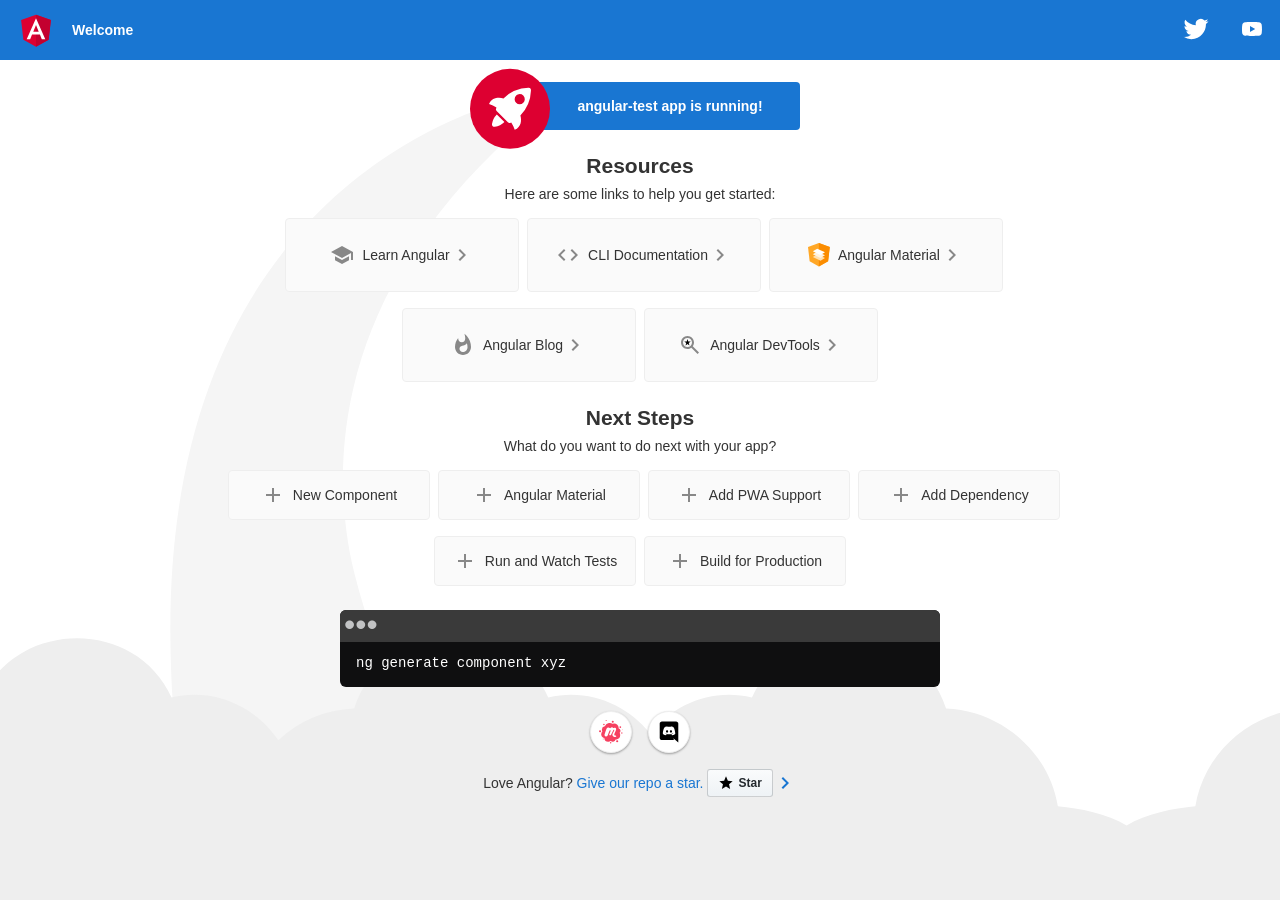
==== index.html @ 7283f5a2 "Auto-generated commit [ci skip]" ====
<!DOCTYPE html><html lang="en"><head>
  <meta charset="utf-8">
  <title>AngularTest</title>
  <base href="https://Menkoi.github.io/angular-test/">
  <meta name="viewport" content="width=device-width, initial-scale=1">
  <link rel="icon" type="image/x-icon" href="favicon.ico">
<link rel="stylesheet" href="styles.ef46db3751d8e999.css"></head>
<body>
  <app-root></app-root>
<script src="runtime.dd33940cddb71537.js" type="module"></script><script src="polyfills.432d079ffecc7eb4.js" type="module"></script><script src="main.d19115d3a6bdcd35.js" type="module"></script>

</body></html>
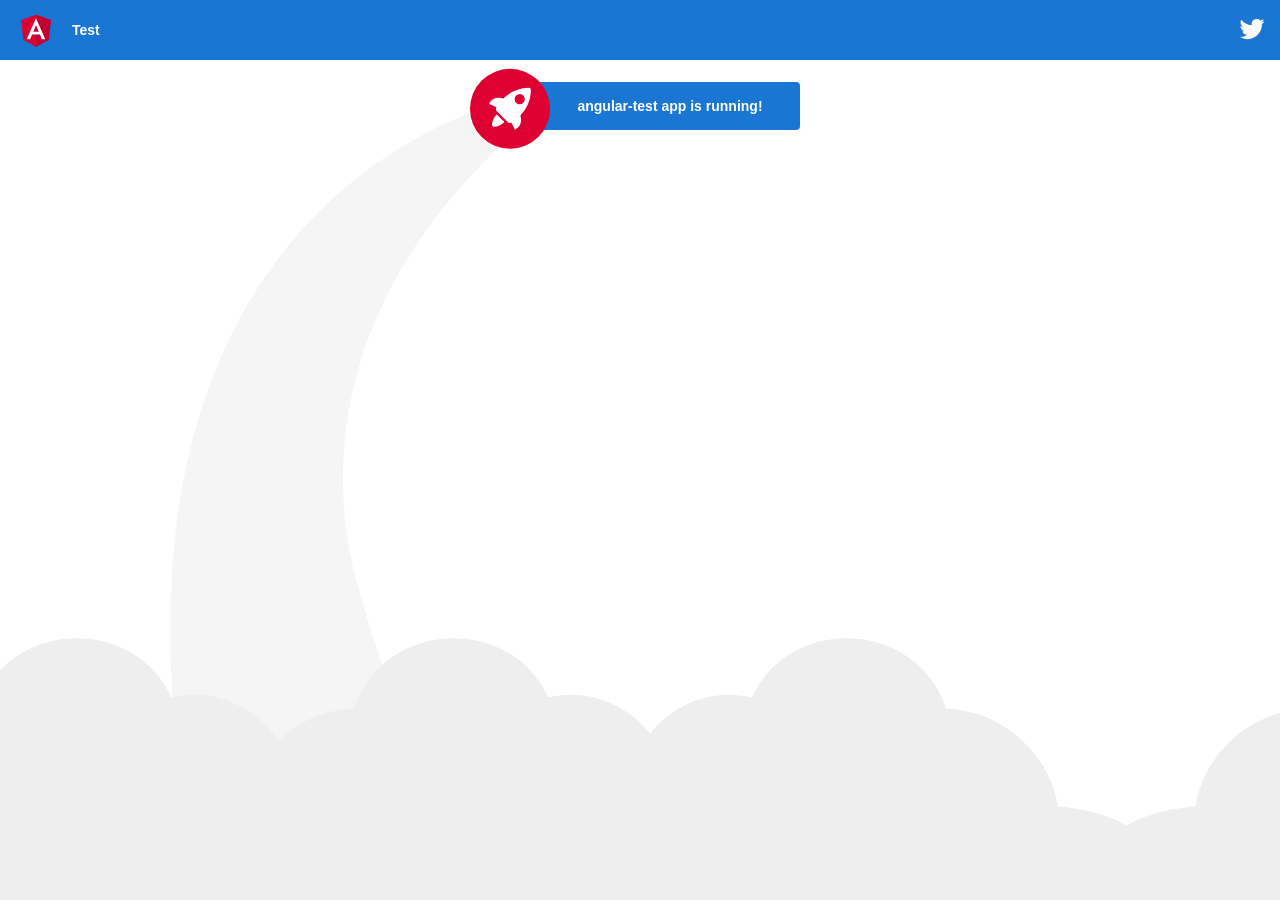
==== commit d3c717a4: "Auto-generated commit [ci skip]" ====
--- a/index.html
+++ b/index.html
@@ -1,12 +1,12 @@
 <!DOCTYPE html><html lang="en"><head>
   <meta charset="utf-8">
-  <title>AngularTest</title>
+  <title>Angular Testing</title>
   <base href="https://Menkoi.github.io/angular-test/">
   <meta name="viewport" content="width=device-width, initial-scale=1">
   <link rel="icon" type="image/x-icon" href="favicon.ico">
 <link rel="stylesheet" href="styles.ef46db3751d8e999.css"></head>
 <body>
   <app-root></app-root>
-<script src="runtime.dd33940cddb71537.js" type="module"></script><script src="polyfills.432d079ffecc7eb4.js" type="module"></script><script src="main.d19115d3a6bdcd35.js" type="module"></script>
+<script src="runtime.dd33940cddb71537.js" type="module"></script><script src="polyfills.432d079ffecc7eb4.js" type="module"></script><script src="main.5a2f333cdea892a7.js" type="module"></script>
 
 </body></html>
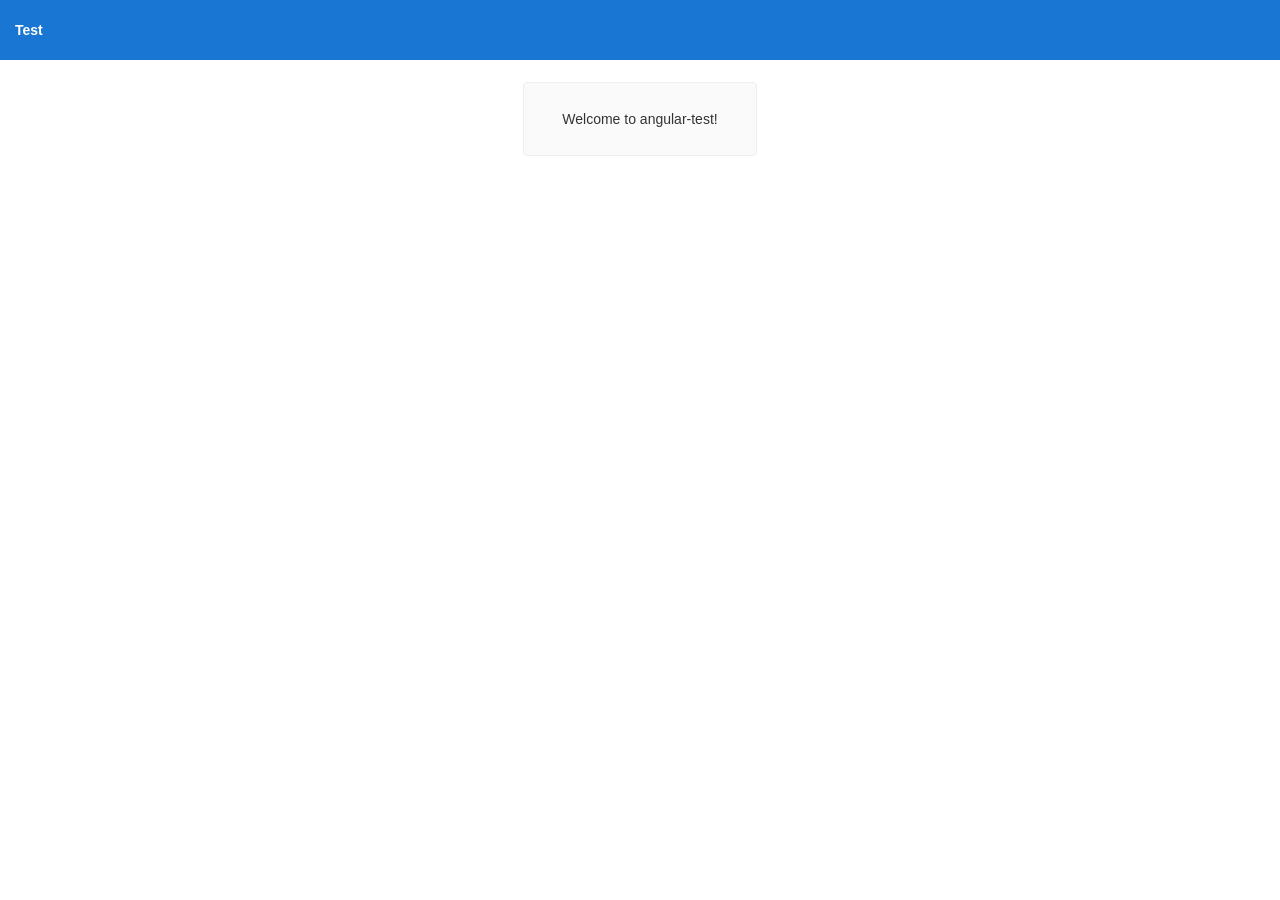
==== commit d4268852: "Auto-generated commit [ci skip]" ====
--- a/index.html
+++ b/index.html
@@ -7,6 +7,6 @@
 <link rel="stylesheet" href="styles.ef46db3751d8e999.css"></head>
 <body>
   <app-root></app-root>
-<script src="runtime.dd33940cddb71537.js" type="module"></script><script src="polyfills.432d079ffecc7eb4.js" type="module"></script><script src="main.5a2f333cdea892a7.js" type="module"></script>
+<script src="runtime.dd33940cddb71537.js" type="module"></script><script src="polyfills.432d079ffecc7eb4.js" type="module"></script><script src="main.72131d710e1f44fc.js" type="module"></script>
 
 </body></html>
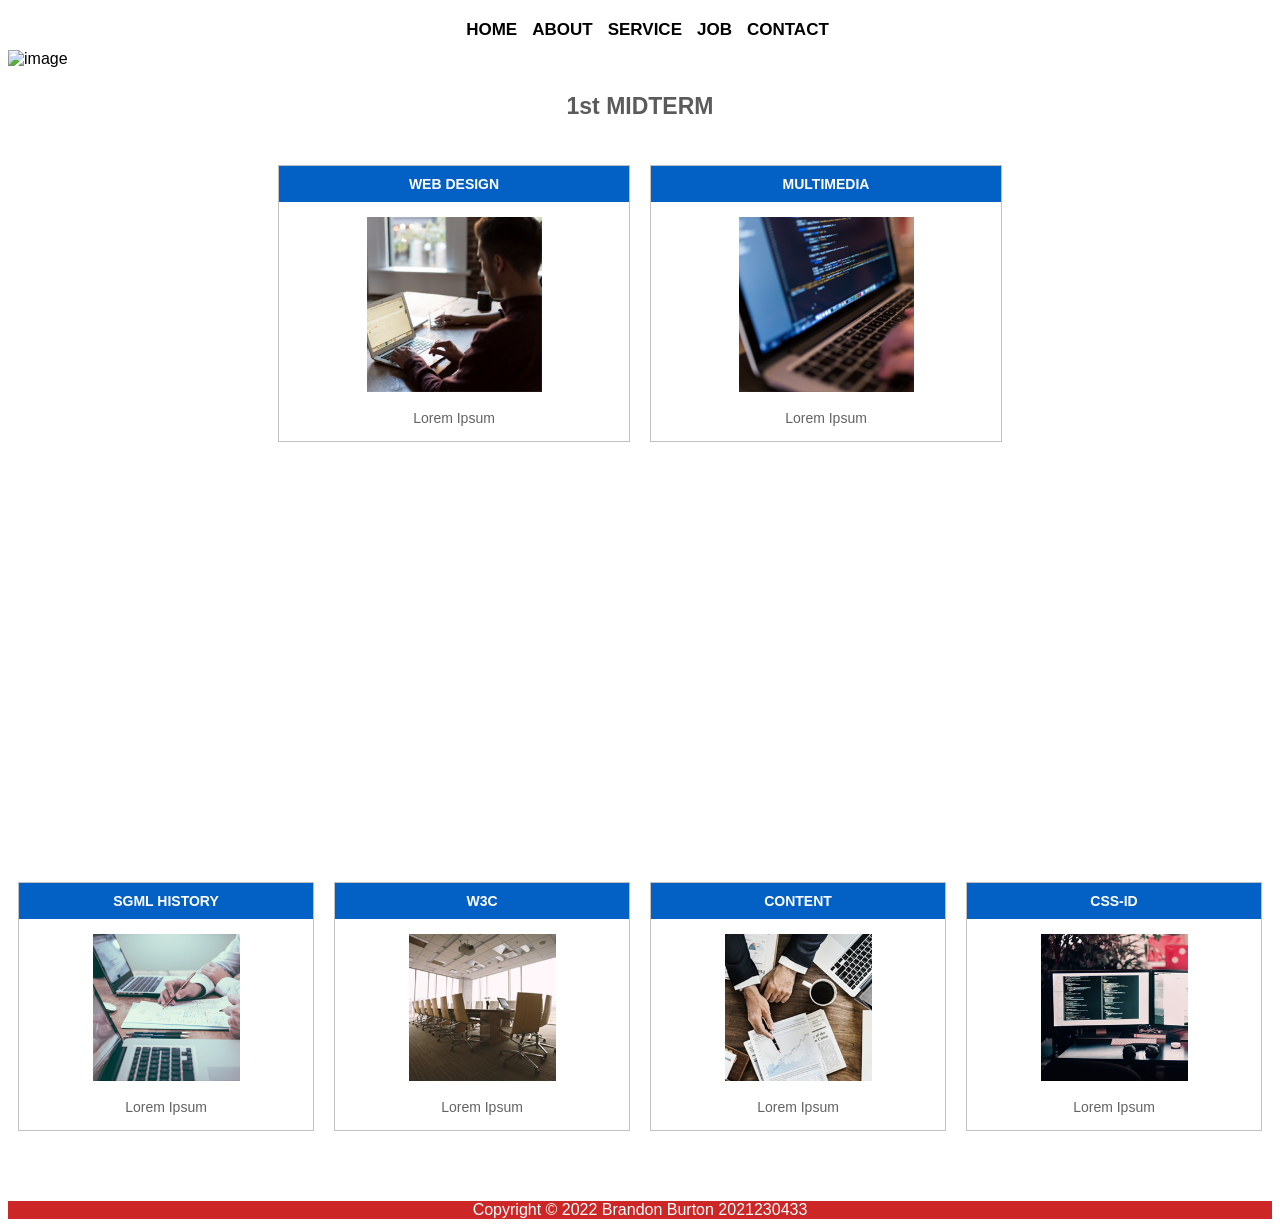
==== commit 8400fcad: "Auto-generated commit [ci skip]" ====
--- a/index.html
+++ b/index.html
@@ -1,12 +1,12 @@
 <!DOCTYPE html><html lang="en"><head>
   <meta charset="utf-8">
-  <title>Angular Testing</title>
+  <title>Web Design</title>
   <base href="https://Menkoi.github.io/angular-test/">
   <meta name="viewport" content="width=device-width, initial-scale=1">
   <link rel="icon" type="image/x-icon" href="favicon.ico">
 <link rel="stylesheet" href="styles.ef46db3751d8e999.css"></head>
 <body>
   <app-root></app-root>
-<script src="runtime.dd33940cddb71537.js" type="module"></script><script src="polyfills.432d079ffecc7eb4.js" type="module"></script><script src="main.72131d710e1f44fc.js" type="module"></script>
+<script src="runtime.dd33940cddb71537.js" type="module"></script><script src="polyfills.432d079ffecc7eb4.js" type="module"></script><script src="main.bad433f313a62313.js" type="module"></script>
 
 </body></html>
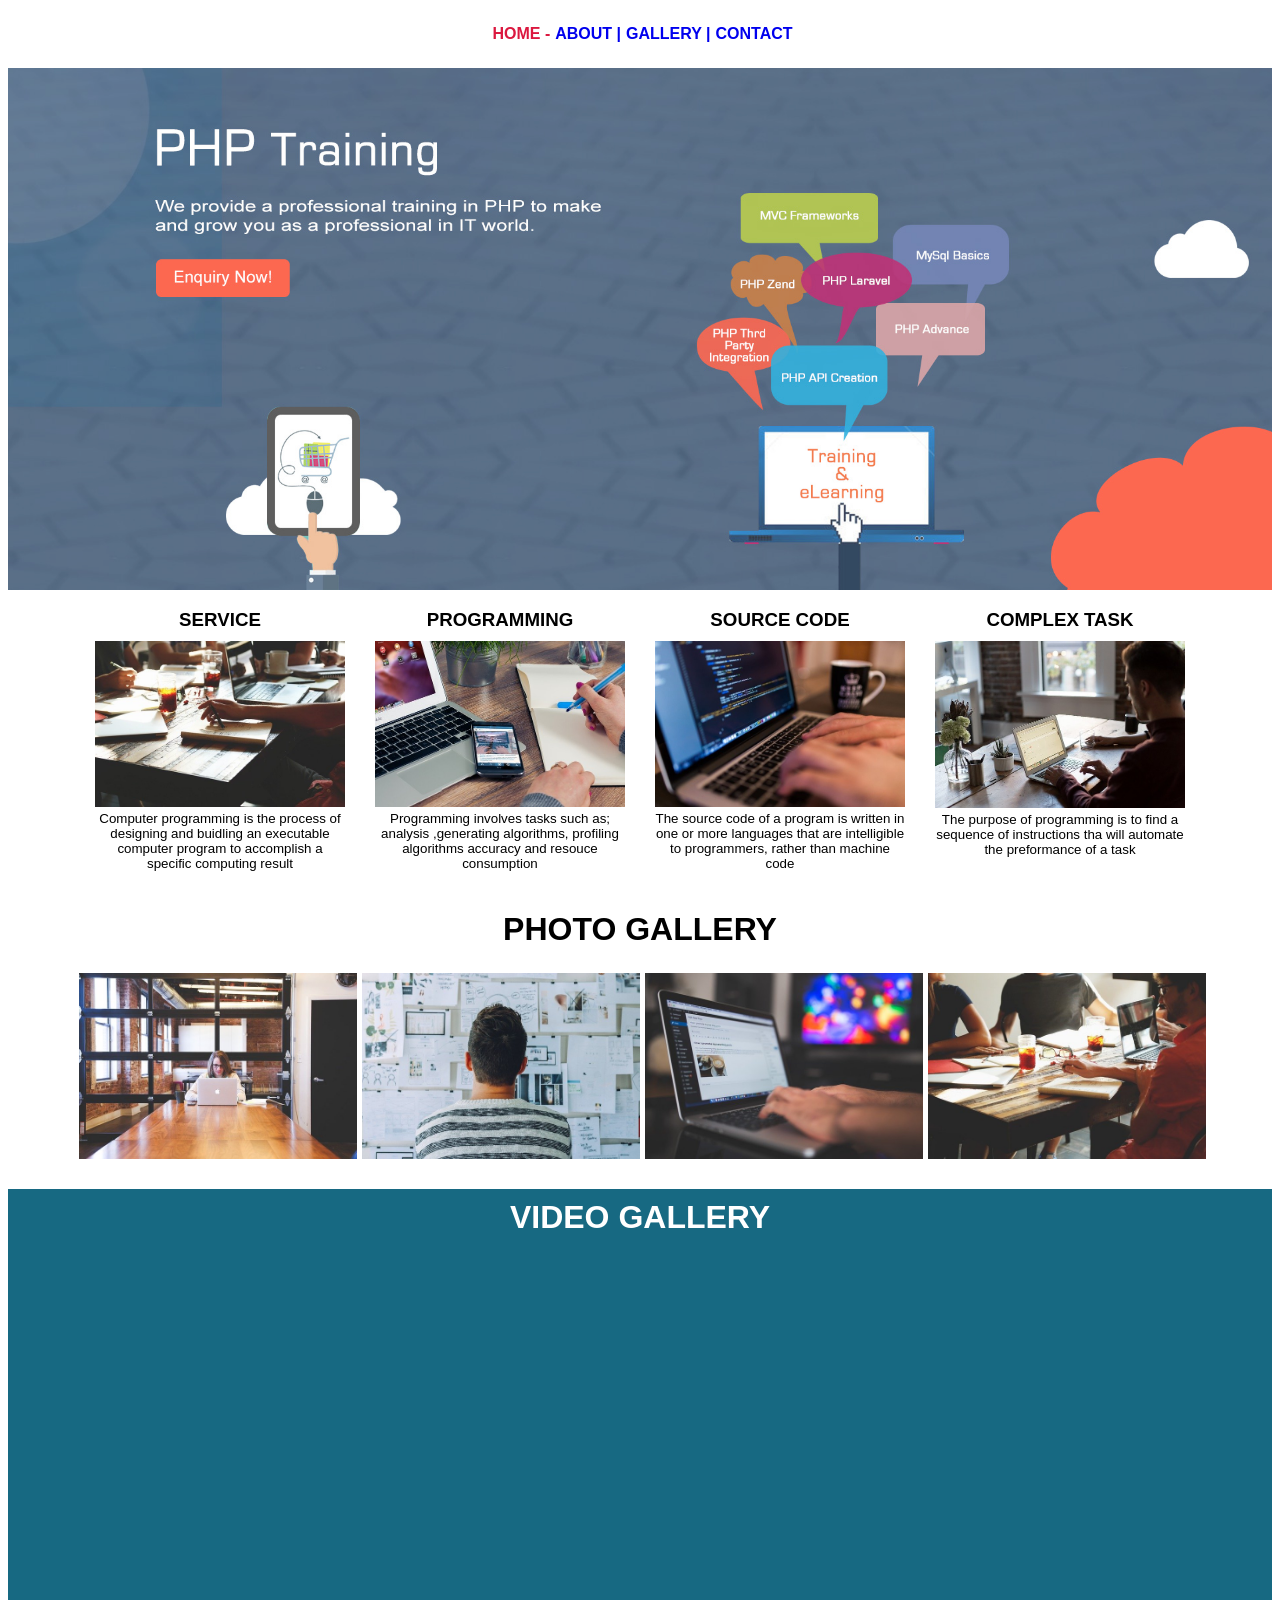
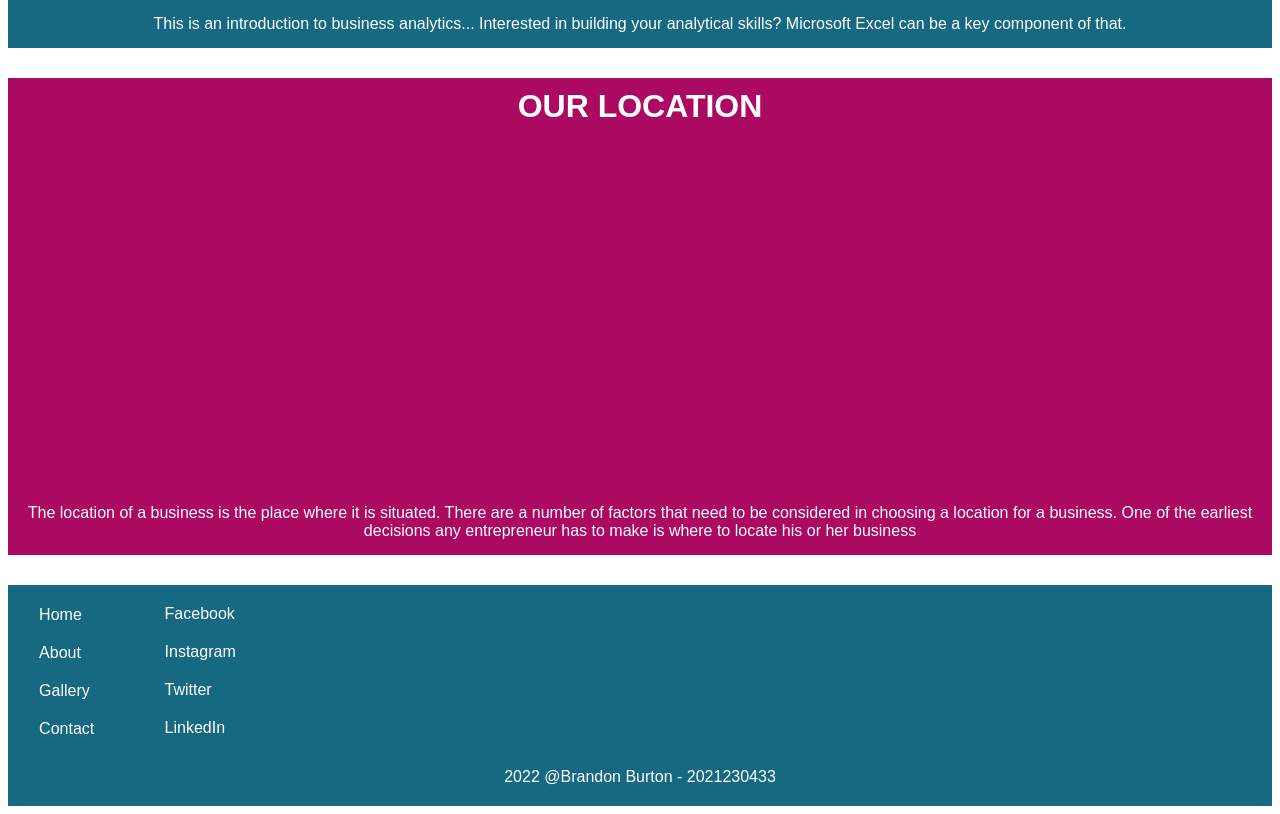
==== commit b4a2b4cf: "Auto-generated commit [ci skip]" ====
--- a/index.html
+++ b/index.html
@@ -7,6 +7,6 @@
 <link rel="stylesheet" href="styles.ef46db3751d8e999.css"></head>
 <body>
   <app-root></app-root>
-<script src="runtime.dd33940cddb71537.js" type="module"></script><script src="polyfills.432d079ffecc7eb4.js" type="module"></script><script src="main.bad433f313a62313.js" type="module"></script>
+<script src="runtime.dd33940cddb71537.js" type="module"></script><script src="polyfills.432d079ffecc7eb4.js" type="module"></script><script src="main.cecc18781d2e073f.js" type="module"></script>
 
 </body></html>
